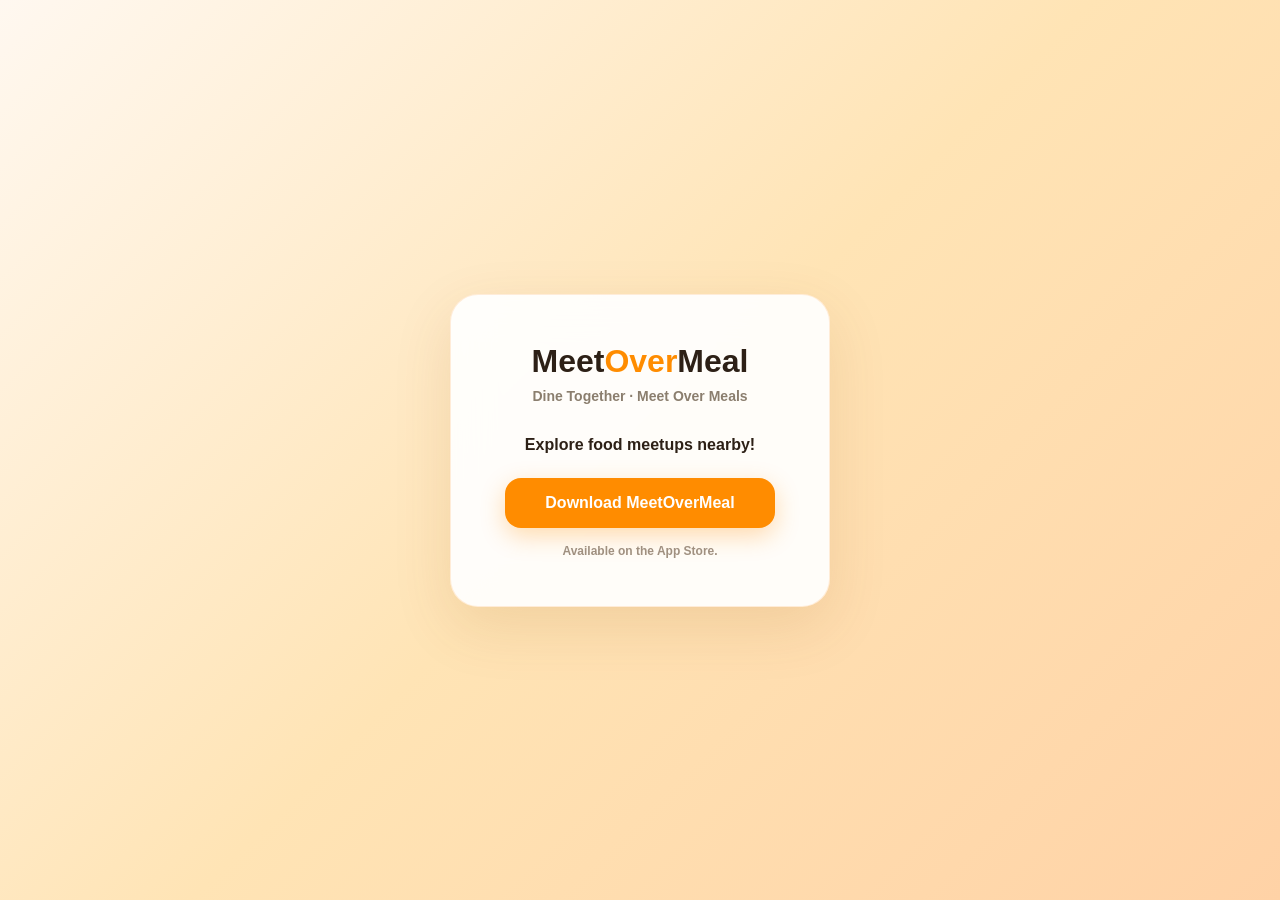
==== meetup/index.html @ 73f38a56 "feat: add meetup share deep linking (AASA + transit page + share card)" ====
<!DOCTYPE html>
<html lang="en">
<head>
  <meta charset="UTF-8">
  <meta name="viewport" content="width=device-width, initial-scale=1.0">
  <title>MeetOverMeal - Join this Meetup</title>
  <meta name="description" content="Join a food meetup on MeetOverMeal — dine together, meet new people!">
  <!-- Open Graph for WeChat, WhatsApp, etc. -->
  <meta property="og:title" content="Come dine with me on MeetOverMeal!">
  <meta property="og:description" content="A friend invited you to a meetup. Download MeetOverMeal to join!">
  <meta property="og:image" content="https://meetovermeal.org/assets/share-card.png">
  <meta property="og:url" content="https://meetovermeal.org/meetup">
  <meta property="og:type" content="website">
  <!-- Twitter Card -->
  <meta name="twitter:card" content="summary_large_image">
  <meta name="twitter:title" content="Come dine with me on MeetOverMeal!">
  <meta name="twitter:description" content="A friend invited you to a meetup. Download MeetOverMeal to join!">
  <meta name="twitter:image" content="https://meetovermeal.org/assets/share-card.png">
  <style>
    * { margin: 0; padding: 0; box-sizing: border-box; }
    body {
      font-family: -apple-system, BlinkMacSystemFont, 'Segoe UI', Roboto, sans-serif;
      background: linear-gradient(135deg, #FFF8F0 0%, #FFE4B5 50%, #FFD2A6 100%);
      min-height: 100vh;
      display: flex;
      align-items: center;
      justify-content: center;
    }
    .card {
      background: rgba(255, 255, 255, 0.92);
      backdrop-filter: blur(20px);
      border-radius: 28px;
      padding: 48px 36px;
      max-width: 380px;
      width: 90%;
      text-align: center;
      box-shadow: 0 20px 60px rgba(139, 78, 0, 0.12);
      border: 1px solid rgba(255, 210, 166, 0.4);
    }
    .logo {
      font-size: 32px;
      font-weight: 900;
      color: #2D2016;
      margin-bottom: 8px;
    }
    .logo span { color: #FF8C00; }
    .subtitle {
      font-size: 14px;
      color: #8B7E6E;
      margin-bottom: 32px;
      font-weight: 600;
    }
    .spinner {
      width: 48px;
      height: 48px;
      border: 4px solid #F0E8E0;
      border-top: 4px solid #FF8C00;
      border-radius: 50%;
      animation: spin 1s linear infinite;
      margin: 0 auto 24px;
    }
    @keyframes spin { to { transform: rotate(360deg); } }
    .status {
      font-size: 16px;
      color: #2D2016;
      font-weight: 700;
      margin-bottom: 24px;
    }
    .download-btn {
      display: inline-block;
      background: #FF8C00;
      color: #fff;
      font-size: 16px;
      font-weight: 800;
      padding: 16px 40px;
      border-radius: 16px;
      text-decoration: none;
      transition: transform 0.2s, box-shadow 0.2s;
      box-shadow: 0 8px 24px rgba(255, 140, 0, 0.3);
    }
    .download-btn:hover {
      transform: translateY(-2px);
      box-shadow: 0 12px 32px rgba(255, 140, 0, 0.4);
    }
    .hint {
      font-size: 12px;
      color: #A09080;
      margin-top: 16px;
      font-weight: 600;
    }
  </style>
</head>
<body>
  <div class="card">
    <div class="logo">Meet<span>Over</span>Meal</div>
    <div class="subtitle">Dine Together · Meet Over Meals</div>
    <div class="spinner" id="spinner"></div>
    <div class="status" id="status">Opening MeetOverMeal...</div>
    <a class="download-btn" id="download-btn" href="https://apps.apple.com/us/app/meetovermeal/id6762139752" style="display:none;">
      Download MeetOverMeal
    </a>
    <div class="hint" id="hint"></div>
  </div>

  <script>
    (function() {
      const APP_STORE_URL = 'https://apps.apple.com/us/app/meetovermeal/id6762139752';
      const CUSTOM_SCHEME = 'meetovermeal://';

      // Extract meetup ID from query string
      const params = new URLSearchParams(window.location.search);
      const meetupId = params.get('id');

      if (meetupId) {
        // Try to open the app via custom URL scheme
        const deepLink = CUSTOM_SCHEME + 'meetup?id=' + encodeURIComponent(meetupId);
        
        // Set a timeout — if the app doesn't open in 2.5 seconds, show download button
        const timer = setTimeout(function() {
          document.getElementById('spinner').style.display = 'none';
          document.getElementById('status').textContent = 'Don\'t have MeetOverMeal yet?';
          document.getElementById('download-btn').style.display = 'inline-block';
          document.getElementById('hint').textContent = 'Download the app and your meetup will open automatically.';
        }, 2500);

        // When page becomes hidden (app opened), clear the timer
        document.addEventListener('visibilitychange', function() {
          if (document.hidden) {
            clearTimeout(timer);
          }
        });

        // Attempt to open the deep link
        window.location.href = deepLink;
      } else {
        // No meetup ID — just show download button
        document.getElementById('spinner').style.display = 'none';
        document.getElementById('status').textContent = 'Explore food meetups nearby!';
        document.getElementById('download-btn').style.display = 'inline-block';
        document.getElementById('hint').textContent = 'Available on the App Store.';
      }
    })();
  </script>
</body>
</html>
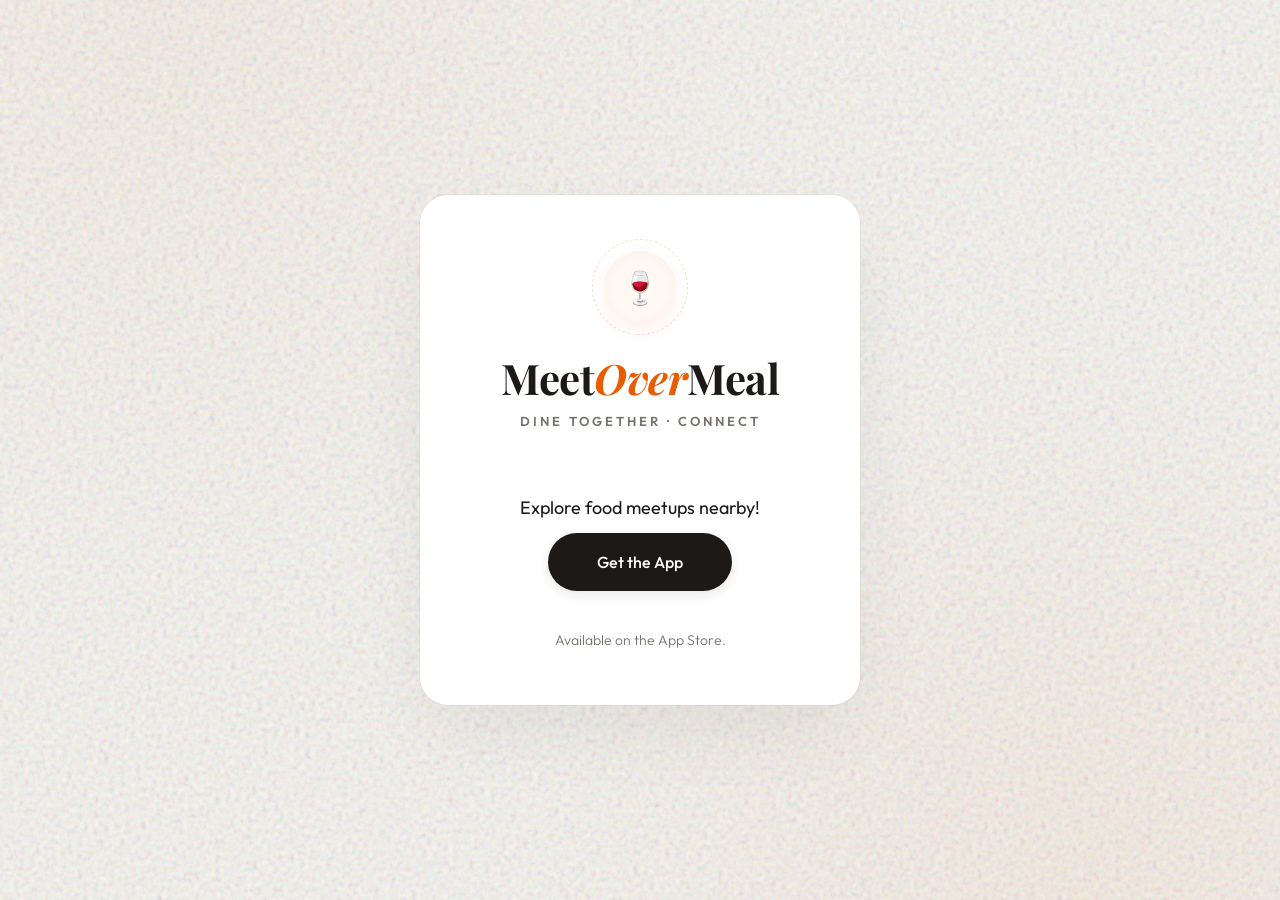
==== commit 2661c9ef: "feat(ui): update meetup deep link forwarding page to premium design and add new share card" ====
--- a/meetup/index.html
+++ b/meetup/index.html
@@ -6,100 +6,218 @@
   <title>MeetOverMeal - Join this Meetup</title>
   <meta name="description" content="Join a food meetup on MeetOverMeal — dine together, meet new people!">
   <!-- Open Graph for WeChat, WhatsApp, etc. -->
-  <meta property="og:title" content="Come dine with me on MeetOverMeal!">
-  <meta property="og:description" content="A friend invited you to a meetup. Download MeetOverMeal to join!">
-  <meta property="og:image" content="https://meetovermeal.org/assets/share-card.png">
+  <meta property="og:title" content="You're Invited · MeetOverMeal">
+  <meta property="og:description" content="Join an exclusive culinary experience. Tap to view meetup details and secure your seat at the table.">
+  <meta property="og:image" content="https://meetovermeal.org/meetup/share-card.png">
   <meta property="og:url" content="https://meetovermeal.org/meetup">
   <meta property="og:type" content="website">
   <!-- Twitter Card -->
   <meta name="twitter:card" content="summary_large_image">
-  <meta name="twitter:title" content="Come dine with me on MeetOverMeal!">
-  <meta name="twitter:description" content="A friend invited you to a meetup. Download MeetOverMeal to join!">
-  <meta name="twitter:image" content="https://meetovermeal.org/assets/share-card.png">
+  <meta name="twitter:title" content="You're Invited · MeetOverMeal">
+  <meta name="twitter:description" content="Join an exclusive culinary experience. Tap to view meetup details and secure your seat at the table.">
+  <meta name="twitter:image" content="https://meetovermeal.org/meetup/share-card.png">
+  
+  <link rel="preconnect" href="https://fonts.googleapis.com">
+  <link rel="preconnect" href="https://fonts.gstatic.com" crossorigin>
+  <link href="https://fonts.googleapis.com/css2?family=Outfit:wght@300;400;500;600;700&family=Playfair+Display:ital,wght@0,500;0,700;1,500&display=swap" rel="stylesheet">
+  
   <style>
+    :root {
+      --bg: #F7F5F0;
+      --card-bg: #FFFFFF;
+      --text-dark: #1C1917;
+      --text-muted: #78716C;
+      --accent: #E85D04;
+      --accent-hover: #DC2F02;
+    }
+    
     * { margin: 0; padding: 0; box-sizing: border-box; }
+    
     body {
-      font-family: -apple-system, BlinkMacSystemFont, 'Segoe UI', Roboto, sans-serif;
-      background: linear-gradient(135deg, #FFF8F0 0%, #FFE4B5 50%, #FFD2A6 100%);
+      font-family: 'Outfit', -apple-system, BlinkMacSystemFont, sans-serif;
+      background-color: var(--bg);
+      /* Subtle radiant gradients to add depth without clutter */
+      background-image: 
+        radial-gradient(circle at 15% 0%, rgba(232, 93, 4, 0.04) 0%, transparent 40%),
+        radial-gradient(circle at 85% 100%, rgba(232, 93, 4, 0.06) 0%, transparent 40%);
       min-height: 100vh;
       display: flex;
       align-items: center;
       justify-content: center;
-    }
+      color: var(--text-dark);
+      position: relative;
+      overflow: hidden;
+      -webkit-font-smoothing: antialiased;
+    }
+    
+    /* Premium noise texture overlay */
+    body::before {
+      content: "";
+      position: absolute;
+      inset: 0;
+      opacity: 0.35;
+      background-image: url("data:image/svg+xml,%3Csvg viewBox='0 0 200 200' xmlns='http://www.w3.org/2000/svg'%3E%3Cfilter id='noiseFilter'%3E%3CfeTurbulence type='fractalNoise' baseFrequency='0.85' numOctaves='3' stitchTiles='stitch'/%3E%3C/filter%3E%3Crect width='100%25' height='100%25' filter='url(%23noiseFilter)'/%3E%3C/svg%3E");
+      pointer-events: none;
+      z-index: 0;
+    }
+
     .card {
-      background: rgba(255, 255, 255, 0.92);
-      backdrop-filter: blur(20px);
+      position: relative;
+      background: var(--card-bg);
       border-radius: 28px;
-      padding: 48px 36px;
-      max-width: 380px;
+      padding: 56px 48px;
+      max-width: 440px;
       width: 90%;
       text-align: center;
-      box-shadow: 0 20px 60px rgba(139, 78, 0, 0.12);
-      border: 1px solid rgba(255, 210, 166, 0.4);
-    }
+      box-shadow: 0 32px 80px -16px rgba(28, 25, 23, 0.08), 
+                  0 0 0 1px rgba(28, 25, 23, 0.04);
+      z-index: 1;
+      animation: fadeUp 0.8s cubic-bezier(0.16, 1, 0.3, 1) forwards;
+      opacity: 0;
+      transform: translateY(24px);
+    }
+    
+    @keyframes fadeUp {
+      to { opacity: 1; transform: translateY(0); }
+    }
+
+    .graphic-container {
+      margin-bottom: 32px;
+      position: relative;
+      display: inline-block;
+    }
+
+    .graphic {
+      width: 72px;
+      height: 72px;
+      background: #FFF8F3;
+      border-radius: 50%;
+      display: flex;
+      align-items: center;
+      justify-content: center;
+      font-size: 32px;
+      box-shadow: inset 0 2px 12px rgba(232, 93, 4, 0.05),
+                  0 8px 24px -6px rgba(232, 93, 4, 0.15);
+      position: relative;
+      z-index: 2;
+    }
+
+    .graphic-ring {
+      position: absolute;
+      inset: -12px;
+      border-radius: 50%;
+      border: 1px dashed rgba(232, 93, 4, 0.2);
+      animation: spin-slow 15s linear infinite;
+      z-index: 1;
+    }
+    
+    @keyframes spin-slow {
+      to { transform: rotate(360deg); }
+    }
+
     .logo {
-      font-size: 32px;
-      font-weight: 900;
-      color: #2D2016;
-      margin-bottom: 8px;
-    }
-    .logo span { color: #FF8C00; }
+      font-family: 'Playfair Display', serif;
+      font-size: 42px;
+      font-weight: 700;
+      letter-spacing: -0.5px;
+      color: var(--text-dark);
+      margin-bottom: 12px;
+      line-height: 1.1;
+    }
+    
+    .logo span { 
+      color: var(--accent); 
+      font-style: italic;
+    }
+    
     .subtitle {
+      font-size: 13px;
+      text-transform: uppercase;
+      letter-spacing: 3px;
+      color: var(--text-muted);
+      margin-bottom: 48px;
+      font-weight: 600;
+    }
+
+    .status-container {
+      min-height: 130px;
+      display: flex;
+      flex-direction: column;
+      align-items: center;
+      justify-content: center;
+    }
+
+    .spinner {
+      width: 36px;
+      height: 36px;
+      border: 3px solid rgba(232, 93, 4, 0.1);
+      border-top: 3px solid var(--accent);
+      border-radius: 50%;
+      animation: spin 0.8s cubic-bezier(0.4, 0, 0.2, 1) infinite;
+      margin-bottom: 24px;
+    }
+    
+    @keyframes spin { 
+      to { transform: rotate(360deg); } 
+    }
+    
+    .status {
+      font-size: 18px;
+      color: var(--text-dark);
+      font-weight: 400;
+      line-height: 1.5;
+    }
+
+    .download-btn {
+      display: none;
+      background: var(--text-dark);
+      color: #FFF;
+      font-size: 16px;
+      font-weight: 500;
+      padding: 18px 48px;
+      border-radius: 100px;
+      text-decoration: none;
+      transition: all 0.3s cubic-bezier(0.16, 1, 0.3, 1);
+      margin-top: 12px;
+      border: 1px solid transparent;
+      box-shadow: 0 4px 12px rgba(28, 25, 23, 0.1);
+    }
+    
+    .download-btn:hover {
+      background: var(--accent);
+      transform: translateY(-4px);
+      box-shadow: 0 12px 24px rgba(232, 93, 4, 0.25);
+    }
+    
+    .hint {
       font-size: 14px;
-      color: #8B7E6E;
-      margin-bottom: 32px;
-      font-weight: 600;
-    }
-    .spinner {
-      width: 48px;
-      height: 48px;
-      border: 4px solid #F0E8E0;
-      border-top: 4px solid #FF8C00;
-      border-radius: 50%;
-      animation: spin 1s linear infinite;
-      margin: 0 auto 24px;
-    }
-    @keyframes spin { to { transform: rotate(360deg); } }
-    .status {
-      font-size: 16px;
-      color: #2D2016;
-      font-weight: 700;
-      margin-bottom: 24px;
-    }
-    .download-btn {
-      display: inline-block;
-      background: #FF8C00;
-      color: #fff;
-      font-size: 16px;
-      font-weight: 800;
-      padding: 16px 40px;
-      border-radius: 16px;
-      text-decoration: none;
-      transition: transform 0.2s, box-shadow 0.2s;
-      box-shadow: 0 8px 24px rgba(255, 140, 0, 0.3);
-    }
-    .download-btn:hover {
-      transform: translateY(-2px);
-      box-shadow: 0 12px 32px rgba(255, 140, 0, 0.4);
-    }
-    .hint {
-      font-size: 12px;
-      color: #A09080;
-      margin-top: 16px;
-      font-weight: 600;
+      color: var(--text-muted);
+      margin-top: 24px;
+      font-weight: 300;
+      transition: opacity 0.3s ease;
     }
   </style>
 </head>
 <body>
   <div class="card">
+    <div class="graphic-container">
+      <div class="graphic-ring"></div>
+      <div class="graphic">🍷</div>
+    </div>
+    
     <div class="logo">Meet<span>Over</span>Meal</div>
-    <div class="subtitle">Dine Together · Meet Over Meals</div>
-    <div class="spinner" id="spinner"></div>
-    <div class="status" id="status">Opening MeetOverMeal...</div>
-    <a class="download-btn" id="download-btn" href="https://apps.apple.com/us/app/meetovermeal/id6762139752" style="display:none;">
-      Download MeetOverMeal
-    </a>
-    <div class="hint" id="hint"></div>
+    <div class="subtitle">Dine together &middot; connect</div>
+    
+    <div class="status-container">
+      <div class="spinner" id="spinner"></div>
+      <div class="status" id="status">Connecting to your meetup...</div>
+      
+      <a class="download-btn" id="download-btn" href="https://apps.apple.com/us/app/meetovermeal/id6762139752">
+        Get the App
+      </a>
+    </div>
+    
+    <div class="hint" id="hint">You'll be seamlessly redirected to the app.</div>
   </div>
 
   <script>
@@ -118,9 +236,9 @@
         // Set a timeout — if the app doesn't open in 2.5 seconds, show download button
         const timer = setTimeout(function() {
           document.getElementById('spinner').style.display = 'none';
-          document.getElementById('status').textContent = 'Don\'t have MeetOverMeal yet?';
+          document.getElementById('status').textContent = 'Ready to join the meetup?';
           document.getElementById('download-btn').style.display = 'inline-block';
-          document.getElementById('hint').textContent = 'Download the app and your meetup will open automatically.';
+          document.getElementById('hint').textContent = 'Download the app to secure your seat.';
         }, 2500);
 
         // When page becomes hidden (app opened), clear the timer
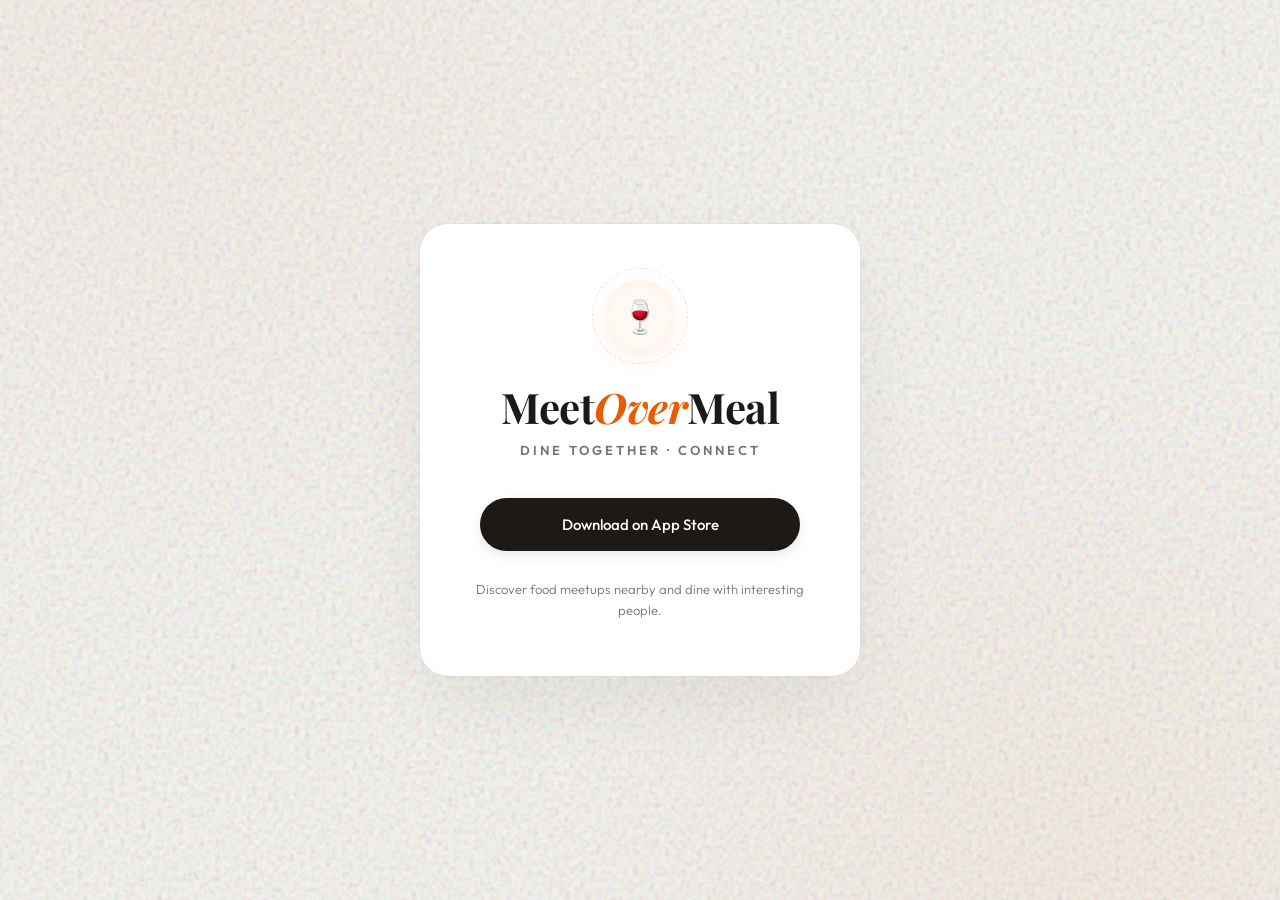
==== commit 4518d40e: "Update meetup share page: dual-button + clipboard deferred deep link" ====
--- a/meetup/index.html
+++ b/meetup/index.html
@@ -29,6 +29,7 @@
       --text-muted: #78716C;
       --accent: #E85D04;
       --accent-hover: #DC2F02;
+      --success: #16A34A;
     }
     
     * { margin: 0; padding: 0; box-sizing: border-box; }
@@ -36,7 +37,6 @@
     body {
       font-family: 'Outfit', -apple-system, BlinkMacSystemFont, sans-serif;
       background-color: var(--bg);
-      /* Subtle radiant gradients to add depth without clutter */
       background-image: 
         radial-gradient(circle at 15% 0%, rgba(232, 93, 4, 0.04) 0%, transparent 40%),
         radial-gradient(circle at 85% 100%, rgba(232, 93, 4, 0.06) 0%, transparent 40%);
@@ -135,66 +135,124 @@
       text-transform: uppercase;
       letter-spacing: 3px;
       color: var(--text-muted);
-      margin-bottom: 48px;
+      margin-bottom: 40px;
       font-weight: 600;
     }
 
-    .status-container {
-      min-height: 130px;
+    .actions {
       display: flex;
       flex-direction: column;
       align-items: center;
-      justify-content: center;
-    }
-
-    .spinner {
-      width: 36px;
-      height: 36px;
-      border: 3px solid rgba(232, 93, 4, 0.1);
-      border-top: 3px solid var(--accent);
-      border-radius: 50%;
-      animation: spin 0.8s cubic-bezier(0.4, 0, 0.2, 1) infinite;
-      margin-bottom: 24px;
-    }
-    
-    @keyframes spin { 
-      to { transform: rotate(360deg); } 
-    }
-    
-    .status {
-      font-size: 18px;
-      color: var(--text-dark);
-      font-weight: 400;
-      line-height: 1.5;
-    }
-
-    .download-btn {
-      display: none;
-      background: var(--text-dark);
+      gap: 14px;
+    }
+
+    .open-app-btn {
+      display: inline-block;
+      background: var(--accent);
       color: #FFF;
       font-size: 16px;
-      font-weight: 500;
+      font-weight: 600;
       padding: 18px 48px;
       border-radius: 100px;
       text-decoration: none;
       transition: all 0.3s cubic-bezier(0.16, 1, 0.3, 1);
-      margin-top: 12px;
+      border: none;
+      cursor: pointer;
+      box-shadow: 0 6px 20px rgba(232, 93, 4, 0.3);
+      width: 100%;
+      max-width: 320px;
+    }
+    
+    .open-app-btn:hover {
+      background: var(--accent-hover);
+      transform: translateY(-3px);
+      box-shadow: 0 12px 28px rgba(232, 93, 4, 0.35);
+    }
+
+    .download-btn {
+      display: inline-block;
+      background: var(--text-dark);
+      color: #FFF;
+      font-size: 15px;
+      font-weight: 500;
+      padding: 16px 40px;
+      border-radius: 100px;
+      text-decoration: none;
+      transition: all 0.3s cubic-bezier(0.16, 1, 0.3, 1);
       border: 1px solid transparent;
       box-shadow: 0 4px 12px rgba(28, 25, 23, 0.1);
+      width: 100%;
+      max-width: 320px;
     }
     
     .download-btn:hover {
-      background: var(--accent);
-      transform: translateY(-4px);
-      box-shadow: 0 12px 24px rgba(232, 93, 4, 0.25);
+      background: #292524;
+      transform: translateY(-2px);
+      box-shadow: 0 8px 20px rgba(28, 25, 23, 0.15);
+    }
+
+    .divider {
+      font-size: 12px;
+      color: var(--text-muted);
+      font-weight: 400;
     }
     
     .hint {
-      font-size: 14px;
+      font-size: 13px;
       color: var(--text-muted);
-      margin-top: 24px;
+      margin-top: 28px;
       font-weight: 300;
-      transition: opacity 0.3s ease;
+      line-height: 1.6;
+    }
+
+    .clipboard-toast {
+      position: fixed;
+      bottom: 24px;
+      left: 50%;
+      transform: translateX(-50%) translateY(80px);
+      background: var(--text-dark);
+      color: #fff;
+      font-size: 13px;
+      font-weight: 500;
+      padding: 12px 24px;
+      border-radius: 100px;
+      box-shadow: 0 8px 24px rgba(0,0,0,0.15);
+      z-index: 100;
+      opacity: 0;
+      transition: all 0.4s cubic-bezier(0.16, 1, 0.3, 1);
+      pointer-events: none;
+    }
+
+    .clipboard-toast.show {
+      opacity: 1;
+      transform: translateX(-50%) translateY(0);
+    }
+
+    .badge {
+      display: inline-flex;
+      align-items: center;
+      gap: 6px;
+      background: #FFF8F3;
+      border: 1px solid rgba(232, 93, 4, 0.15);
+      border-radius: 100px;
+      padding: 8px 16px;
+      margin-bottom: 28px;
+      font-size: 13px;
+      font-weight: 500;
+      color: var(--accent);
+    }
+
+    .badge-dot {
+      width: 6px;
+      height: 6px;
+      border-radius: 50%;
+      background: var(--success);
+      animation: pulse 2s infinite;
+    }
+
+    @keyframes pulse {
+      0%, 100% { opacity: 1; }
+      50% { opacity: 0.4; }
     }
   </style>
 </head>
@@ -207,56 +265,111 @@
     
     <div class="logo">Meet<span>Over</span>Meal</div>
     <div class="subtitle">Dine together &middot; connect</div>
-    
-    <div class="status-container">
-      <div class="spinner" id="spinner"></div>
-      <div class="status" id="status">Connecting to your meetup...</div>
-      
-      <a class="download-btn" id="download-btn" href="https://apps.apple.com/us/app/meetovermeal/id6762139752">
-        Get the App
-      </a>
+
+    <div class="badge" id="badge" style="display: none;">
+      <span class="badge-dot"></span>
+      <span id="badge-text">Meetup invitation ready</span>
     </div>
     
-    <div class="hint" id="hint">You'll be seamlessly redirected to the app.</div>
+    <div class="actions" id="actions">
+      <!-- Dynamic content inserted by JS -->
+    </div>
+    
+    <div class="hint" id="hint"></div>
   </div>
+
+  <div class="clipboard-toast" id="toast">✓ Meetup link copied — it'll open automatically after install</div>
 
   <script>
     (function() {
-      const APP_STORE_URL = 'https://apps.apple.com/us/app/meetovermeal/id6762139752';
-      const CUSTOM_SCHEME = 'meetovermeal://';
+      var APP_STORE_URL = 'https://apps.apple.com/us/app/meetovermeal/id6762139752';
+      var CUSTOM_SCHEME = 'meetovermeal://';
 
       // Extract meetup ID from query string
-      const params = new URLSearchParams(window.location.search);
-      const meetupId = params.get('id');
+      var params = new URLSearchParams(window.location.search);
+      var meetupId = params.get('id');
+      var actionsEl = document.getElementById('actions');
+      var hintEl = document.getElementById('hint');
+      var badgeEl = document.getElementById('badge');
+      var badgeTextEl = document.getElementById('badge-text');
+
+      /**
+       * If this page loads, it means one of:
+       * 1. App is NOT installed (Universal Links didn't intercept)
+       * 2. User typed the URL directly into Safari address bar
+       * 3. User opened link from a context where Universal Links don't work
+       * 
+       * In all cases, we should:
+       * a) Try custom scheme as a secondary attempt to open the app
+       * b) Copy the deep link to clipboard for deferred deep linking
+       * c) Show download button as fallback
+       */
 
       if (meetupId) {
-        // Try to open the app via custom URL scheme
-        const deepLink = CUSTOM_SCHEME + 'meetup?id=' + encodeURIComponent(meetupId);
-        
-        // Set a timeout — if the app doesn't open in 2.5 seconds, show download button
-        const timer = setTimeout(function() {
-          document.getElementById('spinner').style.display = 'none';
-          document.getElementById('status').textContent = 'Ready to join the meetup?';
-          document.getElementById('download-btn').style.display = 'inline-block';
-          document.getElementById('hint').textContent = 'Download the app to secure your seat.';
-        }, 2500);
-
-        // When page becomes hidden (app opened), clear the timer
-        document.addEventListener('visibilitychange', function() {
-          if (document.hidden) {
-            clearTimeout(timer);
+        var deepLink = CUSTOM_SCHEME + 'meetup?id=' + encodeURIComponent(meetupId);
+        var universalLink = 'https://meetovermeal.org/meetup/?id=' + encodeURIComponent(meetupId);
+
+        badgeTextEl.textContent = 'Meetup invitation ready';
+        badgeEl.style.display = 'inline-flex';
+
+        // Copy deep link to clipboard for deferred deep linking (new installs)
+        try {
+          if (navigator.clipboard && navigator.clipboard.writeText) {
+            navigator.clipboard.writeText(deepLink).catch(function() {});
           }
+        } catch(e) {}
+
+        // Build action buttons
+        actionsEl.innerHTML =
+          '<a class="open-app-btn" id="open-btn" href="' + deepLink + '">Open in App</a>' +
+          '<span class="divider">or</span>' +
+          '<a class="download-btn" id="dl-btn" href="' + APP_STORE_URL + '">Download on App Store</a>';
+
+        hintEl.innerHTML = 'If you already have the app, tap <strong>Open in App</strong>.<br>New here? Download first — the meetup link will be waiting for you.';
+
+        // When "Open in App" is clicked, try custom scheme.
+        // If it fails (app not installed), the page stays visible.
+        var openBtn = document.getElementById('open-btn');
+        openBtn.addEventListener('click', function(e) {
+          e.preventDefault();
+
+          // Copy to clipboard again just in case
+          try {
+            if (navigator.clipboard && navigator.clipboard.writeText) {
+              navigator.clipboard.writeText(deepLink).catch(function() {});
+            }
+          } catch(ex) {}
+
+          // Try opening via custom scheme
+          window.location.href = deepLink;
+
+          // If app didn't open after 2s, show toast about clipboard
+          setTimeout(function() {
+            if (!document.hidden) {
+              showToast();
+            }
+          }, 2000);
         });
 
-        // Attempt to open the deep link
-        window.location.href = deepLink;
       } else {
-        // No meetup ID — just show download button
-        document.getElementById('spinner').style.display = 'none';
-        document.getElementById('status').textContent = 'Explore food meetups nearby!';
-        document.getElementById('download-btn').style.display = 'inline-block';
-        document.getElementById('hint').textContent = 'Available on the App Store.';
+        // No meetup ID — generic landing
+        actionsEl.innerHTML =
+          '<a class="download-btn" href="' + APP_STORE_URL + '">Download on App Store</a>';
+        hintEl.textContent = 'Discover food meetups nearby and dine with interesting people.';
       }
+
+      function showToast() {
+        var toast = document.getElementById('toast');
+        toast.classList.add('show');
+        setTimeout(function() {
+          toast.classList.remove('show');
+        }, 4000);
+      }
+
+      // If page becomes hidden (app opened successfully), no further action needed
+      document.addEventListener('visibilitychange', function() {
+        // App opened — nothing to do
+      });
     })();
   </script>
 </body>
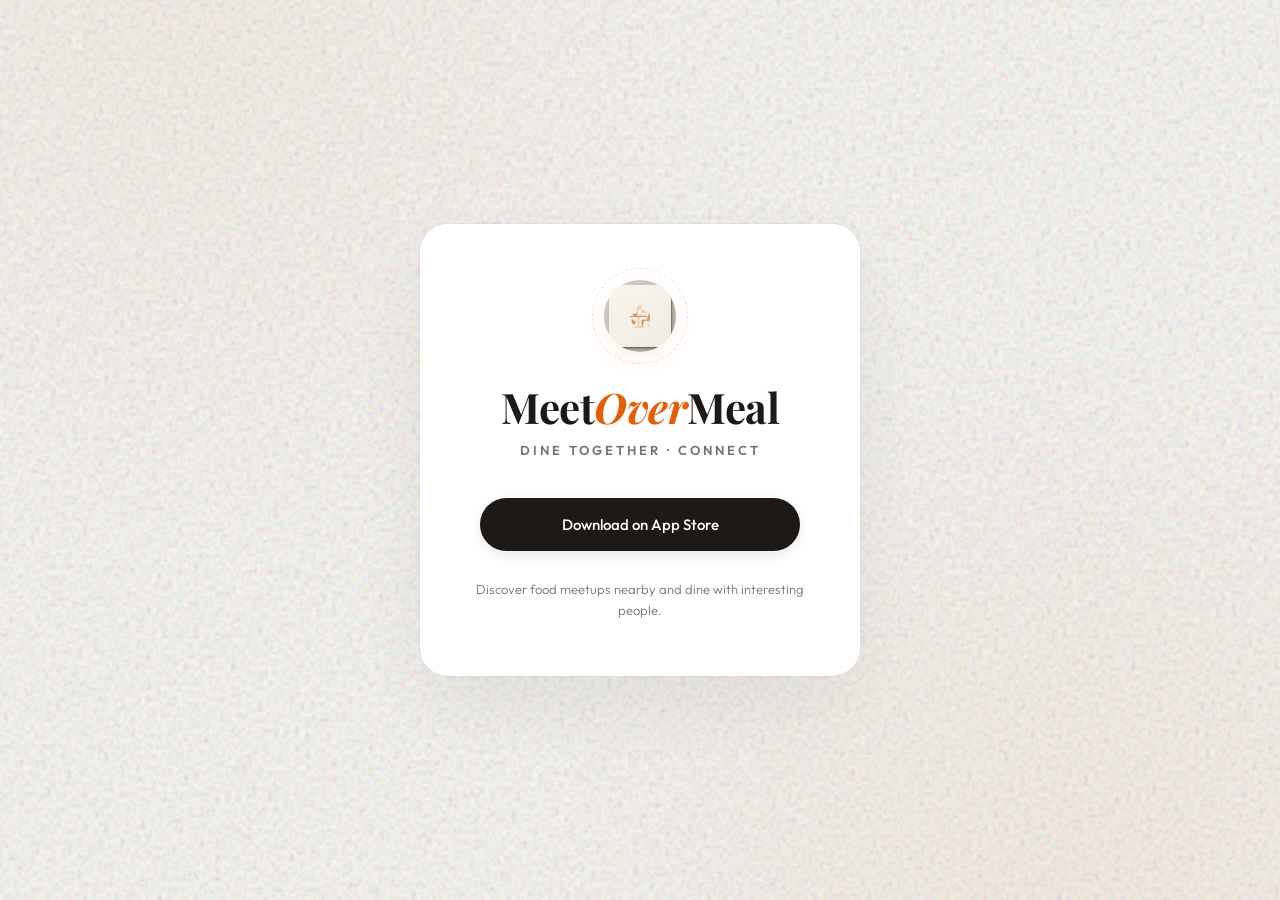
==== commit 6907ed78: "style: elevate meetup share card and web UI with premium analog meditation aesthetic" ====
--- a/meetup/index.html
+++ b/meetup/index.html
@@ -260,7 +260,9 @@
   <div class="card">
     <div class="graphic-container">
       <div class="graphic-ring"></div>
-      <div class="graphic">🍷</div>
+      <div class="graphic" style="overflow: hidden; padding: 0;">
+        <img src="/assets/meetup-icon.png" alt="MeetOverMeal" style="width: 100%; height: 100%; object-fit: cover; transform: scale(1.15);">
+      </div>
     </div>
     
     <div class="logo">Meet<span>Over</span>Meal</div>
@@ -284,6 +286,10 @@
     (function() {
       var APP_STORE_URL = 'https://apps.apple.com/us/app/meetovermeal/id6762139752';
       var CUSTOM_SCHEME = 'meetovermeal://';
+
+      // Detect in-app browsers (WeChat, LINE, Instagram, Facebook, etc.)
+      var ua = navigator.userAgent || '';
+      var isInAppBrowser = /MicroMessenger|WeChat|Line\/|FBAN|FBAV|Instagram|Twitter/i.test(ua);
 
       // Extract meetup ID from query string
       var params = new URLSearchParams(window.location.search);
@@ -293,18 +299,6 @@
       var badgeEl = document.getElementById('badge');
       var badgeTextEl = document.getElementById('badge-text');
 
-      /**
-       * If this page loads, it means one of:
-       * 1. App is NOT installed (Universal Links didn't intercept)
-       * 2. User typed the URL directly into Safari address bar
-       * 3. User opened link from a context where Universal Links don't work
-       * 
-       * In all cases, we should:
-       * a) Try custom scheme as a secondary attempt to open the app
-       * b) Copy the deep link to clipboard for deferred deep linking
-       * c) Show download button as fallback
-       */
-
       if (meetupId) {
         var deepLink = CUSTOM_SCHEME + 'meetup?id=' + encodeURIComponent(meetupId);
         var universalLink = 'https://meetovermeal.org/meetup/?id=' + encodeURIComponent(meetupId);
@@ -319,37 +313,60 @@
           }
         } catch(e) {}
 
-        // Build action buttons
-        actionsEl.innerHTML =
-          '<a class="open-app-btn" id="open-btn" href="' + deepLink + '">Open in App</a>' +
-          '<span class="divider">or</span>' +
-          '<a class="download-btn" id="dl-btn" href="' + APP_STORE_URL + '">Download on App Store</a>';
-
-        hintEl.innerHTML = 'If you already have the app, tap <strong>Open in App</strong>.<br>New here? Download first — the meetup link will be waiting for you.';
-
-        // When "Open in App" is clicked, try custom scheme.
-        // If it fails (app not installed), the page stays visible.
-        var openBtn = document.getElementById('open-btn');
-        openBtn.addEventListener('click', function(e) {
-          e.preventDefault();
-
-          // Copy to clipboard again just in case
-          try {
-            if (navigator.clipboard && navigator.clipboard.writeText) {
-              navigator.clipboard.writeText(deepLink).catch(function() {});
-            }
-          } catch(ex) {}
-
-          // Try opening via custom scheme
-          window.location.href = deepLink;
-
-          // If app didn't open after 2s, show toast about clipboard
-          setTimeout(function() {
-            if (!document.hidden) {
-              showToast();
-            }
-          }, 2000);
-        });
+        if (isInAppBrowser) {
+          // In-app browsers block custom schemes and Universal Links.
+          // Guide user to open in Safari where Universal Links work.
+          actionsEl.innerHTML =
+            '<a class="open-app-btn" id="open-btn" href="' + universalLink + '">Open in Safari</a>' +
+            '<span class="divider">or</span>' +
+            '<a class="download-btn" id="dl-btn" href="' + APP_STORE_URL + '">Download on App Store</a>';
+
+          hintEl.innerHTML = 'Tap <strong>Open in Safari</strong> to launch the app.<br>If prompted, choose "Open in Safari" or tap ··· → Open in Safari.';
+
+          var openBtn = document.getElementById('open-btn');
+          openBtn.addEventListener('click', function(e) {
+            // In WeChat, we can try to break out via a Safari redirect
+            // WeChat blocks window.open but allows location.href for http(s) URLs
+            // The Universal Link will then work from Safari
+          });
+        } else {
+          // Normal browser (Safari, Chrome) — try custom scheme + fallback
+          actionsEl.innerHTML =
+            '<a class="open-app-btn" id="open-btn" href="' + deepLink + '">Open in App</a>' +
+            '<span class="divider">or</span>' +
+            '<a class="download-btn" id="dl-btn" href="' + APP_STORE_URL + '">Download on App Store</a>';
+
+          hintEl.innerHTML = 'If you already have the app, tap <strong>Open in App</strong>.<br>New here? Download first — the meetup link will be waiting for you.';
+
+          var openBtn = document.getElementById('open-btn');
+          openBtn.addEventListener('click', function(e) {
+            e.preventDefault();
+
+            // Copy to clipboard again just in case
+            try {
+              if (navigator.clipboard && navigator.clipboard.writeText) {
+                navigator.clipboard.writeText(deepLink).catch(function() {});
+              }
+            } catch(ex) {}
+
+            // Strategy 1: Try custom scheme via hidden iframe (non-blocking)
+            var iframe = document.createElement('iframe');
+            iframe.style.display = 'none';
+            iframe.src = deepLink;
+            document.body.appendChild(iframe);
+            setTimeout(function() { document.body.removeChild(iframe); }, 2000);
+
+            // Strategy 2: Also set location to custom scheme
+            window.location.href = deepLink;
+
+            // If app didn't open after 1.5s, redirect to App Store
+            setTimeout(function() {
+              if (!document.hidden) {
+                showToast();
+              }
+            }, 1500);
+          });
+        }
 
       } else {
         // No meetup ID — generic landing
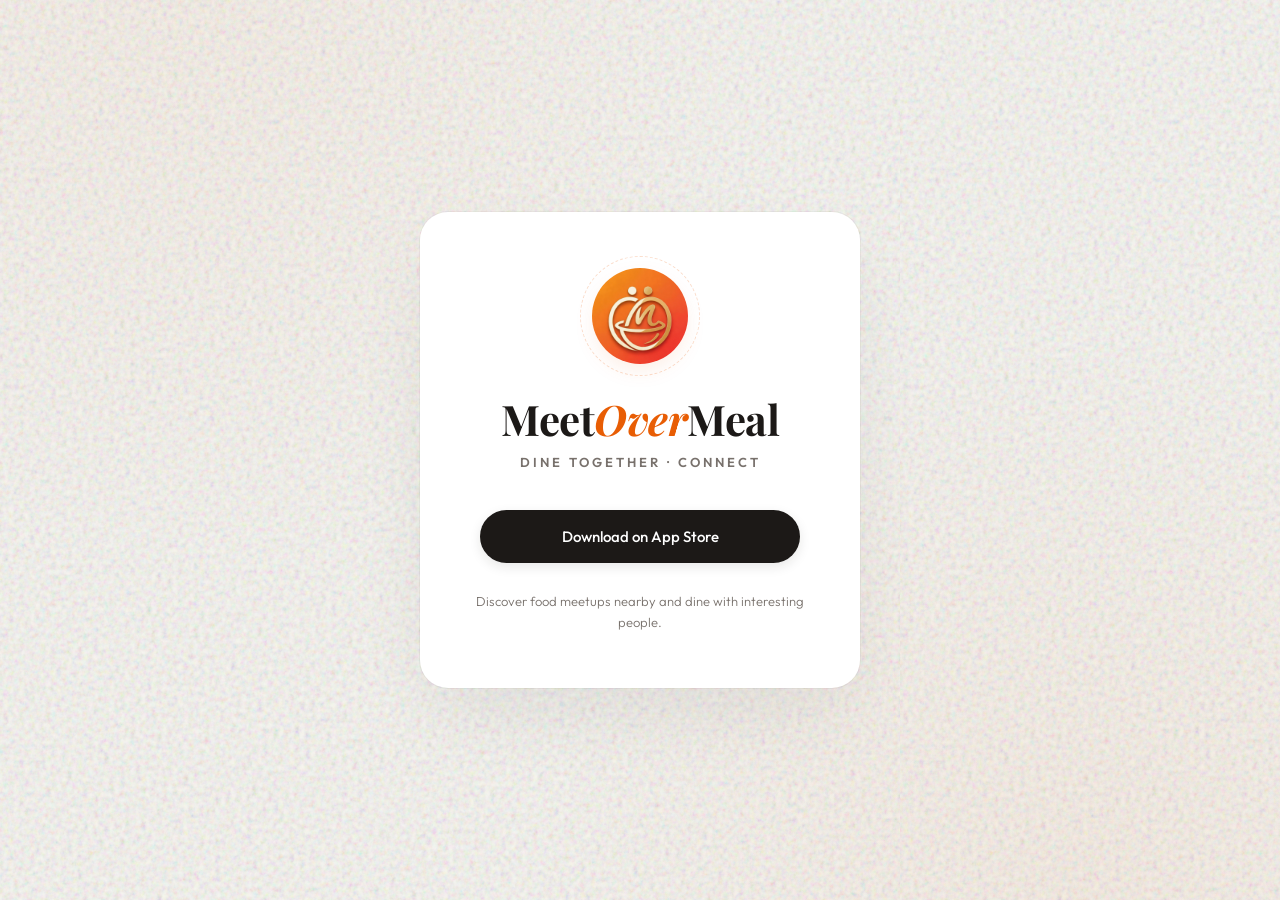
==== commit 7d7cd390: "style: increase graphic size and replace meetup icon with app icon" ====
--- a/meetup/index.html
+++ b/meetup/index.html
@@ -88,8 +88,8 @@
     }
 
     .graphic {
-      width: 72px;
-      height: 72px;
+      width: 96px;
+      height: 96px;
       background: #FFF8F3;
       border-radius: 50%;
       display: flex;
@@ -261,7 +261,7 @@
     <div class="graphic-container">
       <div class="graphic-ring"></div>
       <div class="graphic" style="overflow: hidden; padding: 0;">
-        <img src="/assets/meetup-icon.png" alt="MeetOverMeal" style="width: 100%; height: 100%; object-fit: cover; transform: scale(1.15);">
+        <img src="/assets/app-icon.png" alt="MeetOverMeal" style="width: 100%; height: 100%; object-fit: cover;">
       </div>
     </div>
     
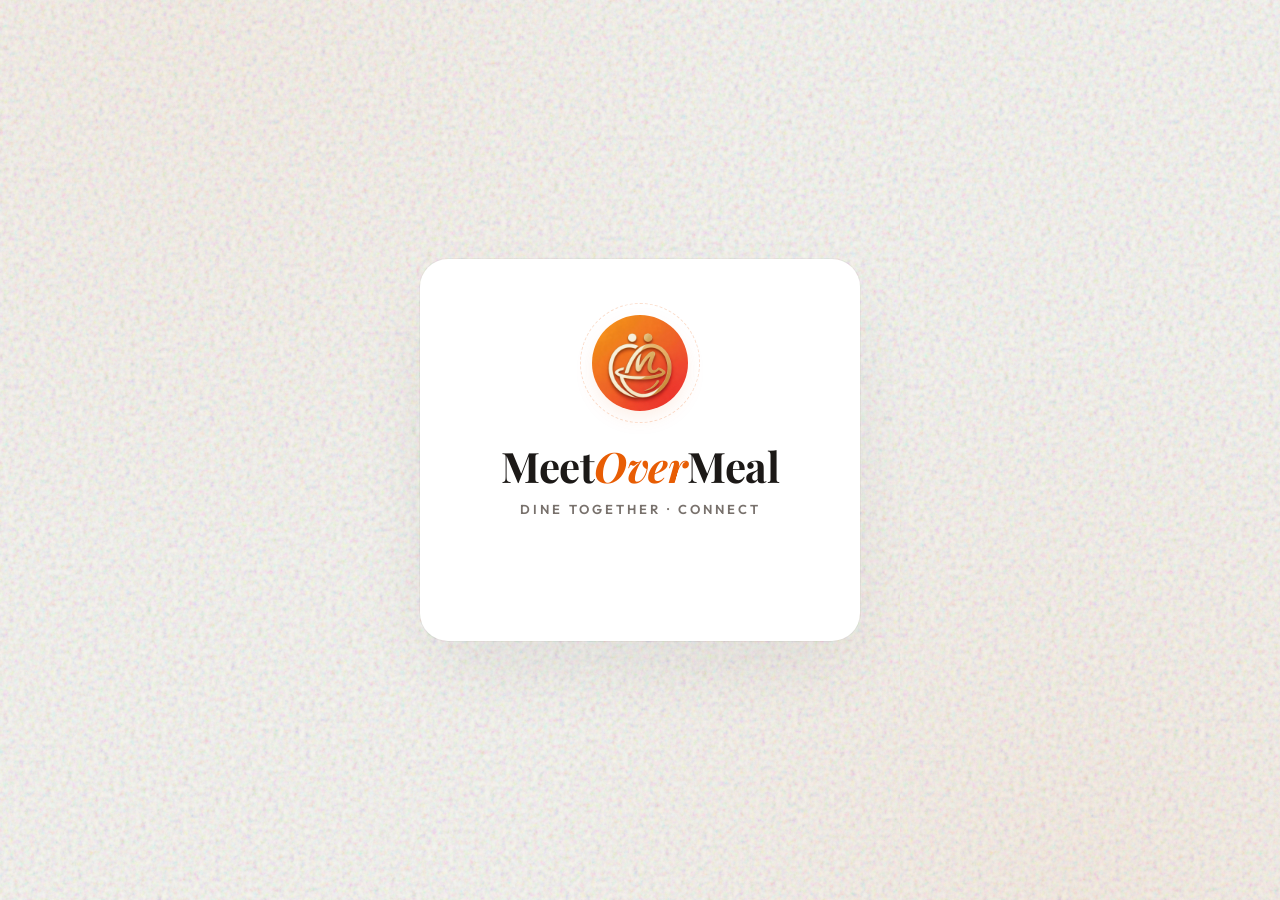
==== commit f7336afd: "feat(meetup): add WeChat overlay mask and change button text to Open in App" ====
--- a/meetup/index.html
+++ b/meetup/index.html
@@ -228,6 +228,46 @@
       transform: translateX(-50%) translateY(0);
     }
 
+    .wechat-mask {
+      position: fixed;
+      inset: 0;
+      background: rgba(0, 0, 0, 0.85);
+      z-index: 9999;
+      display: none;
+      flex-direction: column;
+      align-items: flex-end;
+      padding: 24px 32px;
+      color: #fff;
+    }
+
+    .wechat-mask-content {
+      display: flex;
+      flex-direction: column;
+      align-items: flex-end;
+      text-align: right;
+      animation: fadeUp 0.4s ease forwards;
+    }
+
+    .wechat-arrow {
+      width: 64px;
+      height: 64px;
+      margin-bottom: 16px;
+      transform: scaleX(-1) rotate(45deg);
+      animation: point-up 1.5s infinite ease-in-out;
+    }
+
+    @keyframes point-up {
+      0%, 100% { transform: scaleX(-1) rotate(45deg) translate(0, 0); }
+      50% { transform: scaleX(-1) rotate(45deg) translate(-10px, -10px); }
+    }
+
+    .wechat-text {
+      font-size: 18px;
+      line-height: 1.6;
+      font-weight: 500;
+      font-family: -apple-system, sans-serif;
+    }
+
     .badge {
       display: inline-flex;
       align-items: center;
@@ -317,17 +357,17 @@
           // In-app browsers block custom schemes and Universal Links.
           // Guide user to open in Safari where Universal Links work.
           actionsEl.innerHTML =
-            '<a class="open-app-btn" id="open-btn" href="' + universalLink + '">Open in Safari</a>' +
+            '<a class="open-app-btn" id="open-btn" href="#">Open in App</a>' +
             '<span class="divider">or</span>' +
             '<a class="download-btn" id="dl-btn" href="' + APP_STORE_URL + '">Download on App Store</a>';
 
-          hintEl.innerHTML = 'Tap <strong>Open in Safari</strong> to launch the app.<br>If prompted, choose "Open in Safari" or tap ··· → Open in Safari.';
+          hintEl.innerHTML = 'Tap <strong>Open in App</strong> to launch MeetOverMeal.<br>If nothing happens, you may need to open this page in Safari.';
 
           var openBtn = document.getElementById('open-btn');
           openBtn.addEventListener('click', function(e) {
-            // In WeChat, we can try to break out via a Safari redirect
-            // WeChat blocks window.open but allows location.href for http(s) URLs
-            // The Universal Link will then work from Safari
+            e.preventDefault();
+            // Show overlay mask telling user to click top right ...
+            document.getElementById('wechat-mask').style.display = 'flex';
           });
         } else {
           // Normal browser (Safari, Chrome) — try custom scheme + fallback
@@ -388,6 +428,16 @@
         // App opened — nothing to do
       });
     })();
-  </script>
+  <div id="wechat-mask" class="wechat-mask" onclick="this.style.display='none'">
+    <div class="wechat-mask-content">
+      <svg class="wechat-arrow" viewBox="0 0 24 24" fill="none" stroke="currentColor" stroke-width="2" stroke-linecap="round" stroke-linejoin="round">
+        <path d="M5 12h14"></path>
+        <path d="m12 5 7 7-7 7"></path>
+      </svg>
+      <div class="wechat-text">
+        Tap the <strong>···</strong> button<br>in the top right corner<br>and select <strong>Open in Safari</strong><br>to launch the app.
+      </div>
+    </div>
+  </div>
 </body>
 </html>
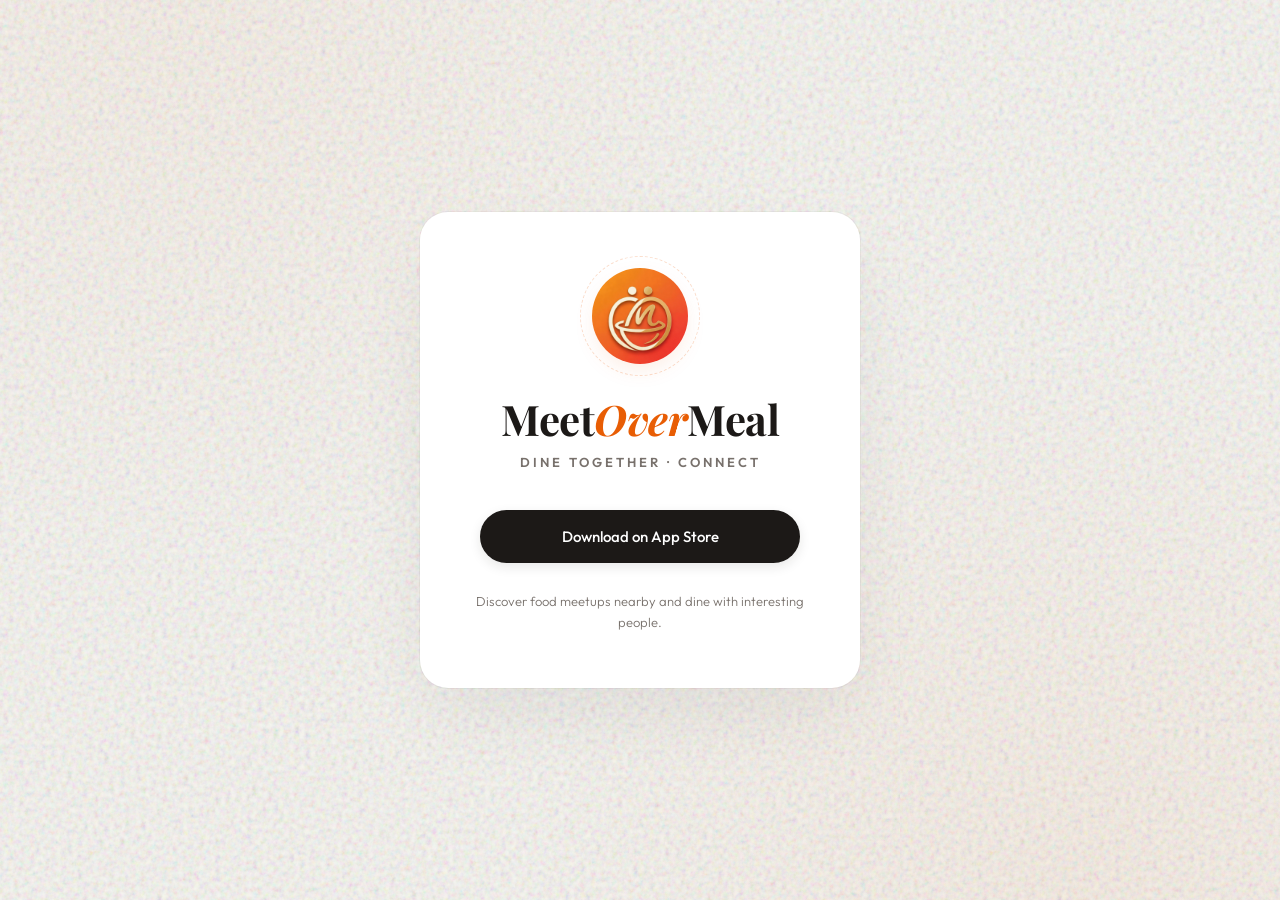
==== commit b9ba5b79: "fix: add missing </script> tag — buttons/badge were invisible" ====
--- a/meetup/index.html
+++ b/meetup/index.html
@@ -428,6 +428,7 @@
         // App opened — nothing to do
       });
     })();
+  </script>
   <div id="wechat-mask" class="wechat-mask" onclick="this.style.display='none'">
     <div class="wechat-mask-content">
       <svg class="wechat-arrow" viewBox="0 0 24 24" fill="none" stroke="currentColor" stroke-width="2" stroke-linecap="round" stroke-linejoin="round">
